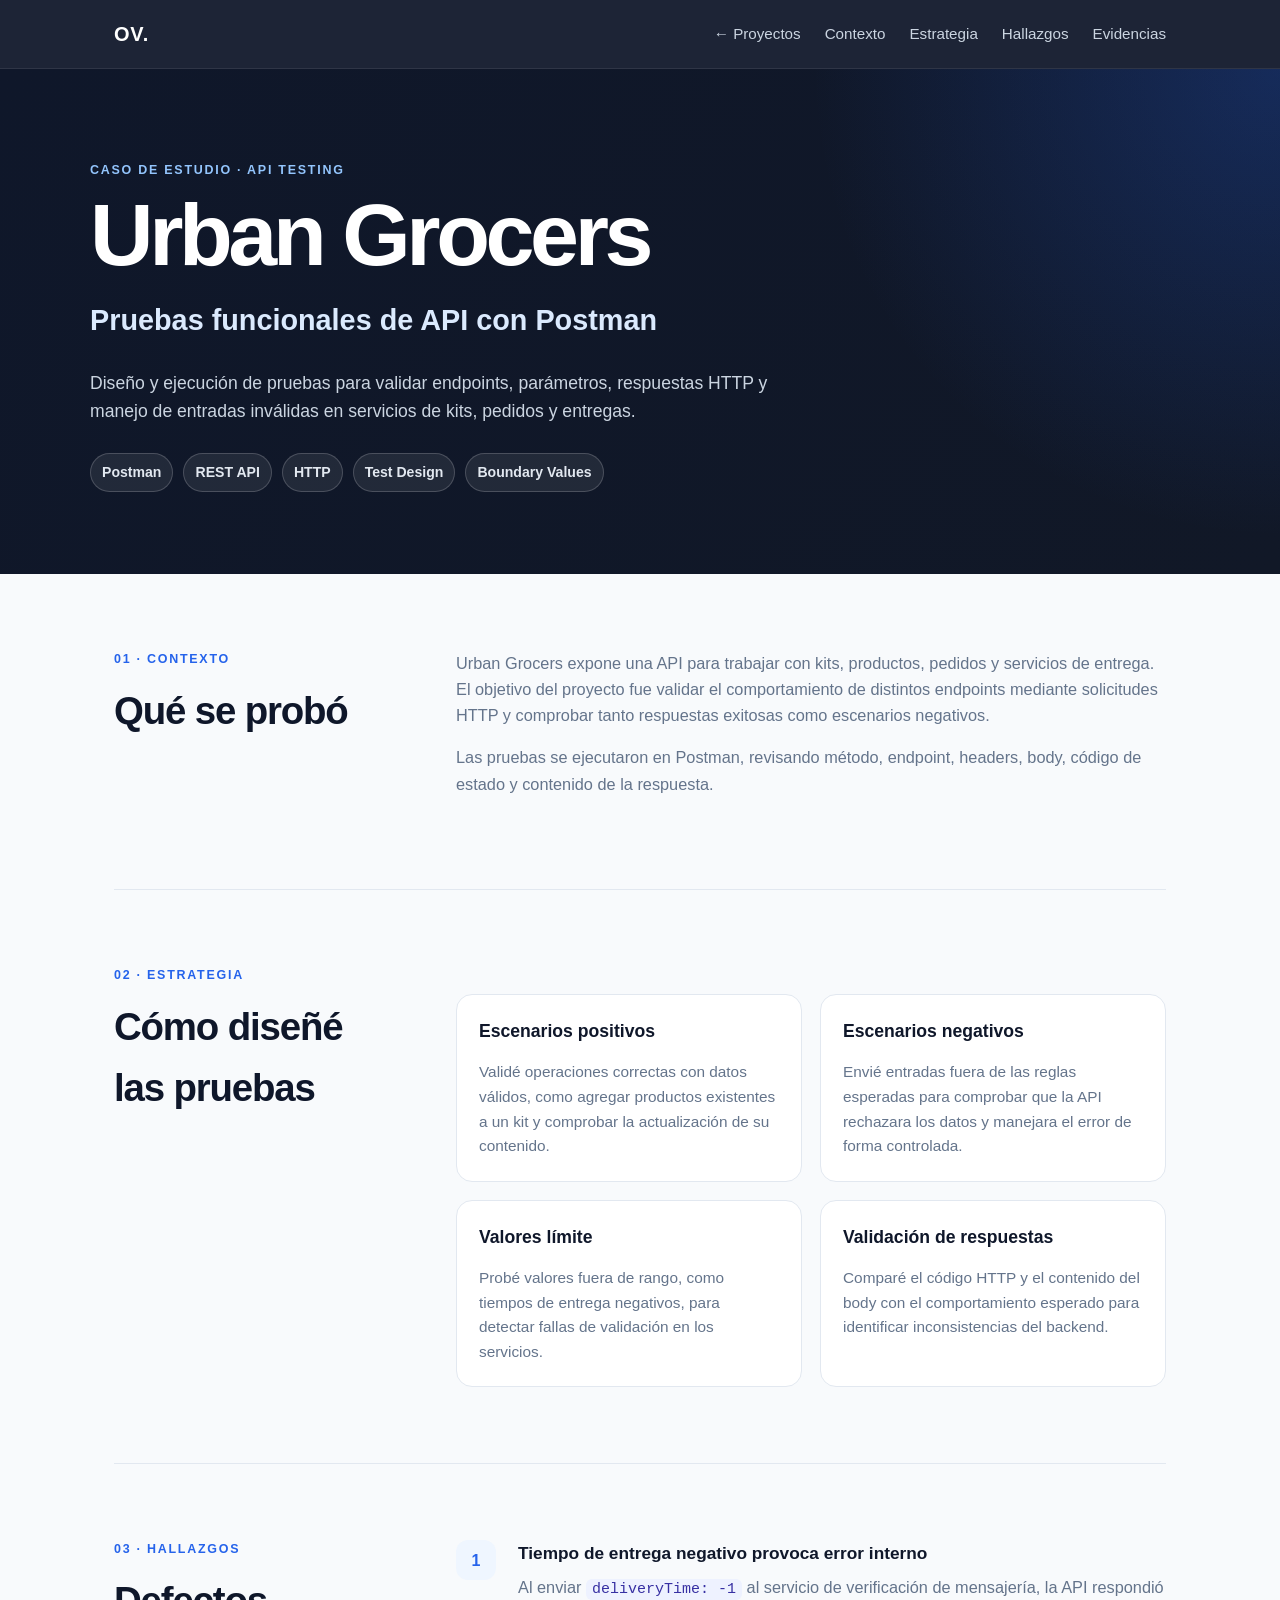
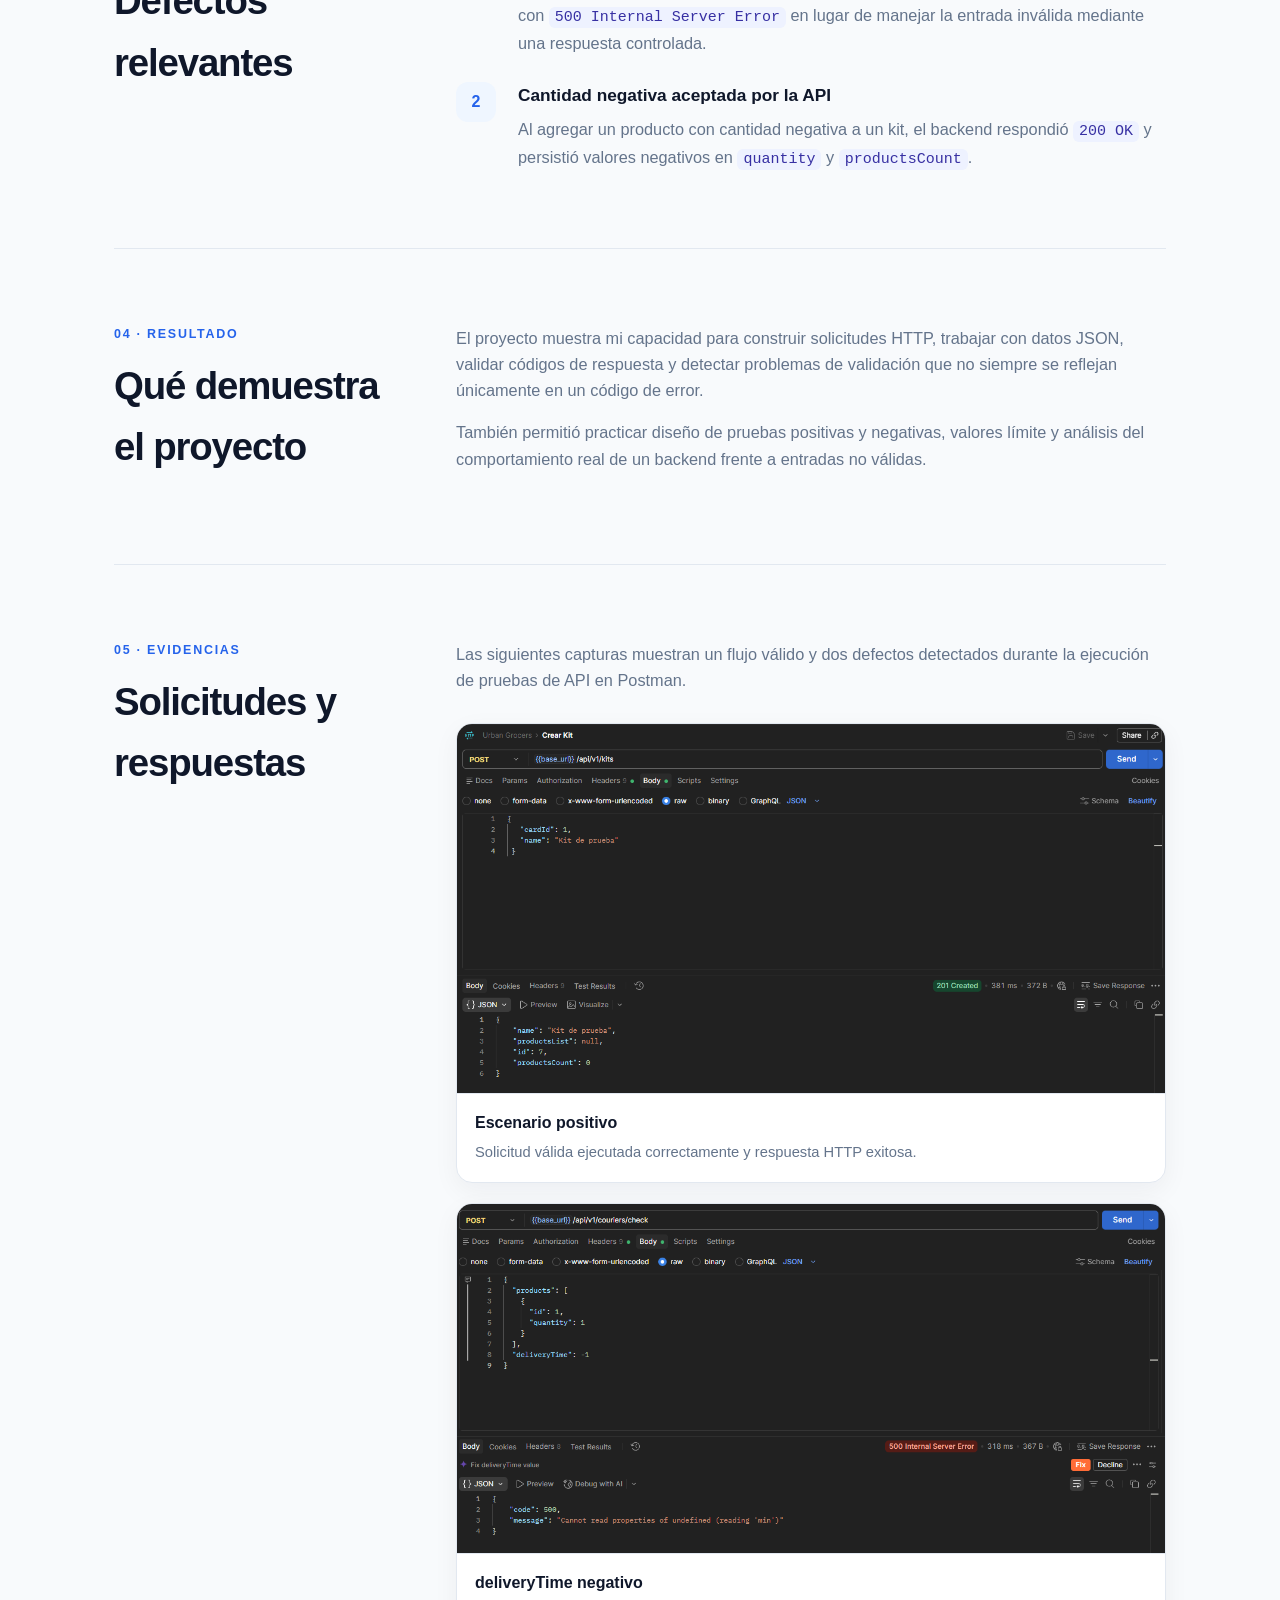
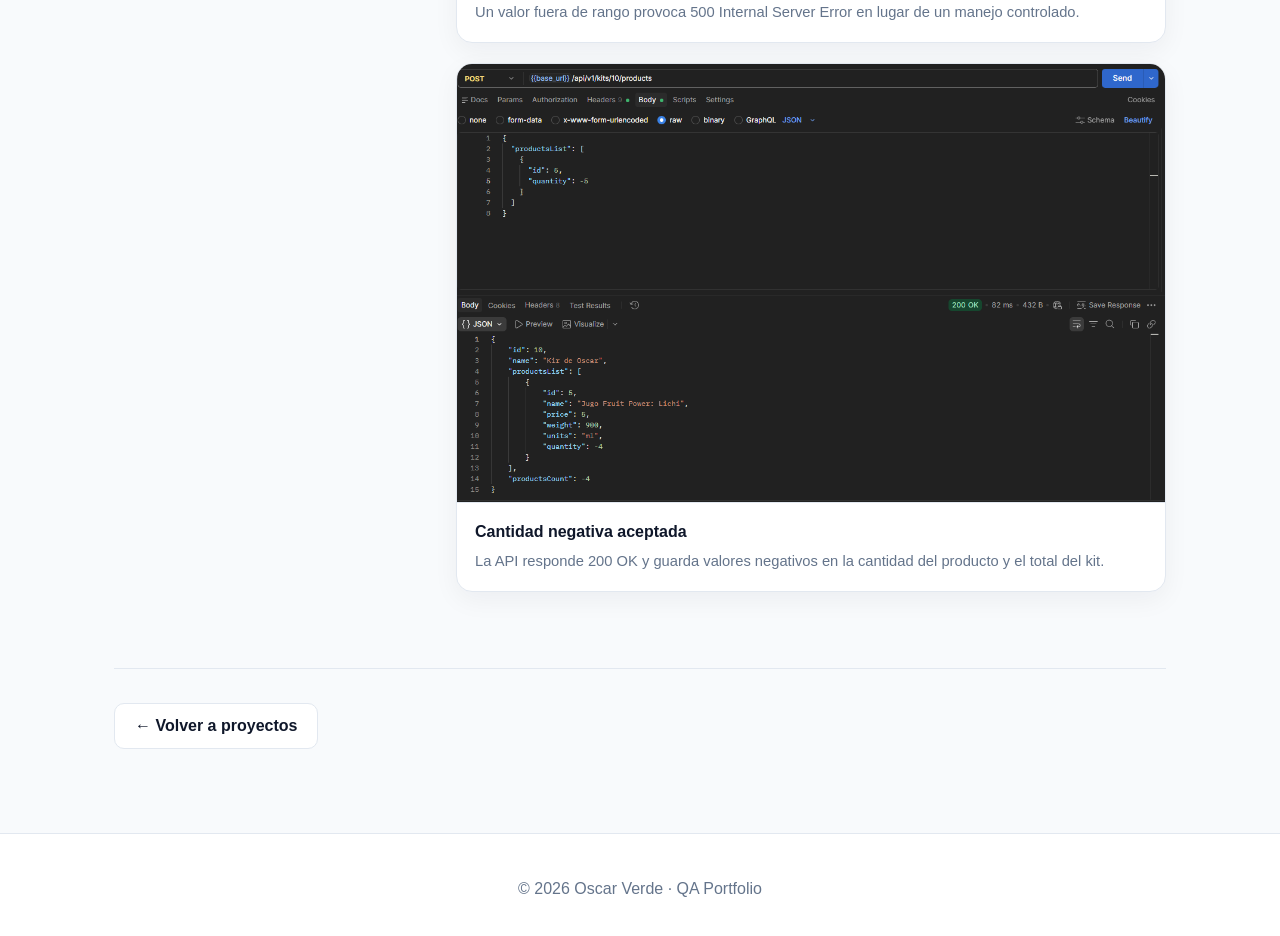
==== projects/urban-grocers.html @ 6692e235 "Add Urban Grocers API testing case study" ====
<!DOCTYPE html>
<html lang="es">
<head>
    <meta charset="UTF-8">
    <meta name="viewport" content="width=device-width, initial-scale=1.0">
    <meta name="description" content="Caso de estudio de pruebas de API en Urban Grocers con Postman, escenarios positivos y negativos, clases de equivalencia y valores límite.">
    <title>Urban Grocers | Oscar Verde QA Portfolio</title>
    <link rel="stylesheet" href="../style.css">
</head>

<body>
    <nav class="navbar">
        <div class="nav-container">
            <a class="brand" href="../index.html">OV.</a>
            <div class="nav-links">
                <a href="../index.html#proyectos">← Proyectos</a>
                <a href="#contexto">Contexto</a>
                <a href="#estrategia">Estrategia</a>
                <a href="#hallazgos">Hallazgos</a>
                <a href="#evidencias">Evidencias</a>
            </div>
        </div>
    </nav>

    <header class="project-hero">
        <div class="project-hero-content">
            <p class="eyebrow">CASO DE ESTUDIO · API TESTING</p>
            <h1>Urban Grocers</h1>
            <p class="project-subtitle">Pruebas funcionales de API con Postman</p>
            <p class="hero-description">
                Diseño y ejecución de pruebas para validar endpoints, parámetros, respuestas HTTP
                y manejo de entradas inválidas en servicios de kits, pedidos y entregas.
            </p>

            <div class="tags project-hero-tags">
                <span>Postman</span>
                <span>REST API</span>
                <span>HTTP</span>
                <span>Test Design</span>
                <span>Boundary Values</span>
            </div>
        </div>
    </header>

    <main class="case-study">
        <section class="case-section" id="contexto">
            <div class="case-heading">
                <p class="section-label">01 · CONTEXTO</p>
                <h2>Qué se probó</h2>
            </div>
            <div class="case-content">
                <p>
                    Urban Grocers expone una API para trabajar con kits, productos, pedidos y servicios
                    de entrega. El objetivo del proyecto fue validar el comportamiento de distintos
                    endpoints mediante solicitudes HTTP y comprobar tanto respuestas exitosas como
                    escenarios negativos.
                </p>
                <p>
                    Las pruebas se ejecutaron en Postman, revisando método, endpoint, headers, body,
                    código de estado y contenido de la respuesta.
                </p>
            </div>
        </section>

        <section class="case-section" id="estrategia">
            <div class="case-heading">
                <p class="section-label">02 · ESTRATEGIA</p>
                <h2>Cómo diseñé las pruebas</h2>
            </div>
            <div class="case-content">
                <div class="responsibility-grid">
                    <div class="info-card">
                        <h3>Escenarios positivos</h3>
                        <p>
                            Validé operaciones correctas con datos válidos, como agregar productos
                            existentes a un kit y comprobar la actualización de su contenido.
                        </p>
                    </div>
                    <div class="info-card">
                        <h3>Escenarios negativos</h3>
                        <p>
                            Envié entradas fuera de las reglas esperadas para comprobar que la API
                            rechazara los datos y manejara el error de forma controlada.
                        </p>
                    </div>
                    <div class="info-card">
                        <h3>Valores límite</h3>
                        <p>
                            Probé valores fuera de rango, como tiempos de entrega negativos, para
                            detectar fallas de validación en los servicios.
                        </p>
                    </div>
                    <div class="info-card">
                        <h3>Validación de respuestas</h3>
                        <p>
                            Comparé el código HTTP y el contenido del body con el comportamiento esperado
                            para identificar inconsistencias del backend.
                        </p>
                    </div>
                </div>
            </div>
        </section>

        <section class="case-section" id="hallazgos">
            <div class="case-heading">
                <p class="section-label">03 · HALLAZGOS</p>
                <h2>Defectos relevantes</h2>
            </div>
            <div class="case-content">
                <div class="timeline">
                    <div class="timeline-item">
                        <span>1</span>
                        <div>
                            <h3>Tiempo de entrega negativo provoca error interno</h3>
                            <p>
                                Al enviar <code>deliveryTime: -1</code> al servicio de verificación de
                                mensajería, la API respondió con <code>500 Internal Server Error</code>
                                en lugar de manejar la entrada inválida mediante una respuesta controlada.
                            </p>
                        </div>
                    </div>
                    <div class="timeline-item">
                        <span>2</span>
                        <div>
                            <h3>Cantidad negativa aceptada por la API</h3>
                            <p>
                                Al agregar un producto con cantidad negativa a un kit, el backend respondió
                                <code>200 OK</code> y persistió valores negativos en <code>quantity</code>
                                y <code>productsCount</code>.
                            </p>
                        </div>
                    </div>
                </div>
            </div>
        </section>

        <section class="case-section" id="resultado">
            <div class="case-heading">
                <p class="section-label">04 · RESULTADO</p>
                <h2>Qué demuestra el proyecto</h2>
            </div>
            <div class="case-content">
                <p>
                    El proyecto muestra mi capacidad para construir solicitudes HTTP, trabajar con datos
                    JSON, validar códigos de respuesta y detectar problemas de validación que no siempre
                    se reflejan únicamente en un código de error.
                </p>
                <p>
                    También permitió practicar diseño de pruebas positivas y negativas, valores límite
                    y análisis del comportamiento real de un backend frente a entradas no válidas.
                </p>
            </div>
        </section>

        <section class="case-section" id="evidencias">
            <div class="case-heading">
                <p class="section-label">05 · EVIDENCIAS</p>
                <h2>Solicitudes y respuestas</h2>
            </div>
            <div class="case-content">
                <p>
                    Las siguientes capturas muestran un flujo válido y dos defectos detectados durante
                    la ejecución de pruebas de API en Postman.
                </p>

                <div class="evidence-gallery">
                    <figure class="evidence-item evidence-item-wide">
                        <a href="../evidences/urban-grocers/urban-grocers-positive-request.png" target="_blank" rel="noopener noreferrer">
                            <img src="../evidences/urban-grocers/urban-grocers-positive-request.png" alt="Solicitud positiva en Urban Grocers con respuesta exitosa">
                        </a>
                        <figcaption>
                            <strong>Escenario positivo</strong>
                            <span>Solicitud válida ejecutada correctamente y respuesta HTTP exitosa.</span>
                        </figcaption>
                    </figure>

                    <figure class="evidence-item evidence-item-wide">
                        <a href="../evidences/urban-grocers/urban-grocers-negative-delivery-time-500.png" target="_blank" rel="noopener noreferrer">
                            <img src="../evidences/urban-grocers/urban-grocers-negative-delivery-time-500.png" alt="Delivery time negativo provoca error 500 en Urban Grocers">
                        </a>
                        <figcaption>
                            <strong>deliveryTime negativo</strong>
                            <span>Un valor fuera de rango provoca 500 Internal Server Error en lugar de un manejo controlado.</span>
                        </figcaption>
                    </figure>

                    <figure class="evidence-item evidence-item-wide">
                        <a href="../evidences/urban-grocers/urban-grocers-negative-quantity-accepted.png" target="_blank" rel="noopener noreferrer">
                            <img src="../evidences/urban-grocers/urban-grocers-negative-quantity-accepted.png" alt="Cantidad negativa aceptada con 200 OK en Urban Grocers">
                        </a>
                        <figcaption>
                            <strong>Cantidad negativa aceptada</strong>
                            <span>La API responde 200 OK y guarda valores negativos en la cantidad del producto y el total del kit.</span>
                        </figcaption>
                    </figure>
                </div>
            </div>
        </section>

        <section class="case-navigation">
            <a class="button outline" href="../index.html#proyectos">← Volver a proyectos</a>
        </section>
    </main>

    <footer>
        <p>© 2026 Oscar Verde · QA Portfolio</p>
    </footer>
</body>
</html>
---- style.css ----
:root {
    --bg: #0f172a;
    --bg-soft: #111827;
    --surface: #ffffff;
    --surface-soft: #f8fafc;
    --text: #0f172a;
    --muted: #64748b;
    --line: #e2e8f0;
    --accent: #2563eb;
    --accent-dark: #1d4ed8;
    --white: #ffffff;
}

* {
    box-sizing: border-box;
}

html {
    scroll-behavior: smooth;
}

body {
    margin: 0;
    font-family: Inter, Arial, Helvetica, sans-serif;
    background: var(--surface-soft);
    color: var(--text);
    line-height: 1.6;
}

a {
    color: inherit;
    text-decoration: none;
}

.navbar {
    position: sticky;
    top: 0;
    z-index: 20;
    background: rgba(15, 23, 42, 0.94);
    backdrop-filter: blur(10px);
    border-bottom: 1px solid rgba(255, 255, 255, 0.08);
}

.nav-container {
    max-width: 1100px;
    margin: 0 auto;
    padding: 0 24px;
    min-height: 68px;
    display: flex;
    align-items: center;
    justify-content: space-between;
    gap: 24px;
}

.brand {
    color: var(--white);
    font-weight: 800;
    font-size: 1.25rem;
    letter-spacing: 0.04em;
}

.nav-links {
    display: flex;
    gap: 24px;
    flex-wrap: wrap;
}

.nav-links a {
    color: #cbd5e1;
    font-size: 0.95rem;
    transition: color 0.2s ease;
}

.nav-links a:hover {
    color: var(--white);
}

.hero {
    background:
        radial-gradient(circle at top right, rgba(37, 99, 235, 0.24), transparent 34%),
        linear-gradient(135deg, #0f172a 0%, #111827 100%);
    color: var(--white);
    padding: 110px 24px 100px;
}

.hero-content {
    max-width: 1100px;
    margin: 0 auto;
}

.eyebrow,
.section-label,
.project-type {
    margin: 0 0 10px;
    font-size: 0.78rem;
    font-weight: 800;
    letter-spacing: 0.14em;
    text-transform: uppercase;
}

.eyebrow {
    color: #93c5fd;
}

.hero h1 {
    margin: 0;
    font-size: clamp(3rem, 7vw, 5.8rem);
    line-height: 0.98;
    letter-spacing: -0.05em;
}

.hero h2 {
    margin: 22px 0 0;
    color: #e2e8f0;
    font-size: clamp(1.3rem, 3vw, 2rem);
    font-weight: 500;
}

.hero h2 span {
    color: #60a5fa;
}

.hero-description {
    max-width: 720px;
    margin: 26px 0 0;
    color: #cbd5e1;
    font-size: 1.1rem;
}

.hero-actions,
.contact-links {
    display: flex;
    flex-wrap: wrap;
    gap: 14px;
    margin-top: 32px;
}

.button {
    display: inline-flex;
    align-items: center;
    justify-content: center;
    min-height: 46px;
    padding: 0 20px;
    border-radius: 10px;
    font-weight: 700;
    transition: transform 0.2s ease, background 0.2s ease, border-color 0.2s ease;
}

.button:hover {
    transform: translateY(-2px);
}

.button.primary {
    background: var(--accent);
    color: var(--white);
}

.button.primary:hover {
    background: var(--accent-dark);
}

.button.secondary {
    border: 1px solid rgba(255, 255, 255, 0.28);
    color: var(--white);
    background: rgba(255, 255, 255, 0.05);
}

.button.outline {
    border: 1px solid var(--line);
    background: var(--surface);
    color: var(--text);
}

main {
    display: block;
}

.section {
    max-width: 1100px;
    margin: 0 auto;
    padding: 84px 24px 0;
}

.section-label {
    color: var(--accent);
}

.section h2 {
    margin: 0;
    font-size: clamp(2rem, 4vw, 3rem);
    letter-spacing: -0.03em;
}

.section-intro {
    max-width: 760px;
    color: var(--muted);
    font-size: 1.05rem;
    margin-top: 18px;
}

.projects-grid {
    display: grid;
    gap: 22px;
    margin-top: 34px;
}

.project-card {
    display: grid;
    grid-template-columns: 72px 1fr;
    gap: 22px;
    background: var(--surface);
    border: 1px solid var(--line);
    border-radius: 18px;
    padding: 28px;
    box-shadow: 0 8px 30px rgba(15, 23, 42, 0.05);
}

.project-number {
    width: 54px;
    height: 54px;
    border-radius: 14px;
    display: grid;
    place-items: center;
    background: #eff6ff;
    color: var(--accent);
    font-weight: 800;
}

.project-type {
    color: var(--accent);
}

.project-card h3 {
    margin: 2px 0 8px;
    font-size: 1.45rem;
}

.project-card p {
    margin-top: 0;
    color: var(--muted);
}

.tags,
.skills {
    display: flex;
    flex-wrap: wrap;
    gap: 10px;
}

.tags span,
.skills span {
    border: 1px solid var(--line);
    background: var(--surface-soft);
    border-radius: 999px;
    padding: 7px 11px;
    font-size: 0.88rem;
    font-weight: 600;
}

.skills {
    margin-top: 28px;
}

.skills span {
    background: var(--surface);
    padding: 10px 14px;
}

.contact {
    padding-bottom: 84px;
}

.contact > p:not(.section-label) {
    color: var(--muted);
    max-width: 680px;
}

footer {
    border-top: 1px solid var(--line);
    background: var(--surface);
    text-align: center;
    color: var(--muted);
    padding: 26px 20px;
}

@media (max-width: 760px) {
    .nav-container {
        align-items: flex-start;
        flex-direction: column;
        padding-top: 16px;
        padding-bottom: 16px;
    }

    .nav-links {
        gap: 14px 18px;
    }

    .hero {
        padding-top: 82px;
        padding-bottom: 76px;
    }

    .project-card {
        grid-template-columns: 1fr;
    }

    .project-number {
        width: 46px;
        height: 46px;
    }
}


.project-link {
    display: inline-flex;
    align-items: center;
    margin-top: 18px;
    color: var(--accent);
    font-weight: 800;
}

.project-link:hover {
    color: var(--accent-dark);
}

.project-hero {
    background:
        radial-gradient(circle at top right, rgba(37, 99, 235, 0.26), transparent 34%),
        linear-gradient(135deg, #0f172a 0%, #111827 100%);
    color: var(--white);
    padding: 92px 24px 82px;
}

.project-hero-content {
    max-width: 1100px;
    margin: 0 auto;
}

.project-hero h1 {
    margin: 0;
    font-size: clamp(3rem, 7vw, 5.5rem);
    line-height: 1;
    letter-spacing: -0.05em;
}

.project-subtitle {
    margin: 18px 0 0;
    color: #dbeafe;
    font-size: clamp(1.2rem, 2.8vw, 1.8rem);
    font-weight: 700;
}

.project-hero-tags {
    margin-top: 28px;
}

.project-hero-tags span {
    border-color: rgba(255, 255, 255, 0.18);
    background: rgba(255, 255, 255, 0.08);
    color: #e2e8f0;
}

.case-study {
    max-width: 1100px;
    margin: 0 auto;
    padding: 0 24px 84px;
}

.case-section {
    display: grid;
    grid-template-columns: minmax(220px, 0.8fr) minmax(0, 2fr);
    gap: 58px;
    padding: 76px 0;
    border-bottom: 1px solid var(--line);
}

.case-heading h2 {
    margin: 0;
    font-size: clamp(1.8rem, 3vw, 2.5rem);
    letter-spacing: -0.03em;
}

.case-content > p:first-child {
    margin-top: 0;
}

.case-content p {
    color: var(--muted);
    font-size: 1.02rem;
}

.responsibility-grid,
.findings-grid,
.evidence-grid {
    display: grid;
    grid-template-columns: repeat(2, minmax(0, 1fr));
    gap: 18px;
    margin-top: 28px;
}

.info-card,
.finding-card,
.evidence-card {
    background: var(--surface);
    border: 1px solid var(--line);
    border-radius: 16px;
    padding: 22px;
}

.info-card h3,
.finding-card h3,
.evidence-card h3 {
    margin: 0 0 8px;
    font-size: 1.1rem;
}

.info-card p,
.finding-card p,
.evidence-card p {
    margin-bottom: 0;
    font-size: 0.96rem;
}

.timeline {
    display: grid;
    gap: 26px;
}

.timeline-item {
    display: grid;
    grid-template-columns: 44px 1fr;
    gap: 18px;
}

.timeline-item > span {
    width: 40px;
    height: 40px;
    border-radius: 12px;
    display: grid;
    place-items: center;
    background: #eff6ff;
    color: var(--accent);
    font-weight: 800;
}

.timeline-item h3 {
    margin: 0 0 6px;
    font-size: 1.08rem;
}

.timeline-item p {
    margin: 0;
}

.findings-grid {
    grid-template-columns: repeat(3, minmax(0, 1fr));
}

.finding-type {
    margin: 0 0 10px !important;
    color: var(--accent) !important;
    font-size: 0.74rem !important;
    font-weight: 800;
    letter-spacing: 0.1em;
    text-transform: uppercase;
}

.status-badge {
    display: inline-flex;
    margin-top: 16px;
    border-radius: 999px;
    background: #fff7ed;
    color: #9a3412;
    padding: 6px 10px;
    font-size: 0.8rem;
    font-weight: 800;
}

.case-navigation {
    padding-top: 34px;
}

@media (max-width: 860px) {
    .case-section {
        grid-template-columns: 1fr;
        gap: 24px;
        padding: 58px 0;
    }

    .findings-grid {
        grid-template-columns: 1fr;
    }
}

@media (max-width: 640px) {
    .responsibility-grid,
    .evidence-grid {
        grid-template-columns: 1fr;
    }

    .project-hero {
        padding-top: 70px;
        padding-bottom: 62px;
    }
}


.evidence-gallery {
    display: grid;
    grid-template-columns: repeat(2, minmax(0, 1fr));
    gap: 20px;
    margin-top: 30px;
}

.evidence-item {
    margin: 0;
    overflow: hidden;
    background: var(--surface);
    border: 1px solid var(--line);
    border-radius: 16px;
    box-shadow: 0 8px 26px rgba(15, 23, 42, 0.05);
}

.evidence-item-wide {
    grid-column: 1 / -1;
}

.evidence-item a {
    display: block;
    background: #f1f5f9;
    border-bottom: 1px solid var(--line);
}

.evidence-item img {
    width: 100%;
    height: 280px;
    display: block;
    object-fit: contain;
    background: #f8fafc;
    transition: transform 0.2s ease;
}

.evidence-item-wide img {
    height: 420px;
}

.evidence-item a:hover img {
    transform: scale(1.01);
}

.evidence-item figcaption {
    display: grid;
    gap: 5px;
    padding: 16px 18px 18px;
}

.evidence-item figcaption strong {
    color: var(--text);
}

.evidence-item figcaption span {
    color: var(--muted);
    font-size: 0.92rem;
}

.case-content code {
    border-radius: 6px;
    background: #eef2ff;
    color: #3730a3;
    padding: 2px 6px;
    font-size: 0.92em;
}

@media (max-width: 700px) {
    .evidence-gallery {
        grid-template-columns: 1fr;
    }

    .evidence-item-wide {
        grid-column: auto;
    }

    .evidence-item img,
    .evidence-item-wide img {
        height: 240px;
    }
}


/* Evidence images: fit fully inside the card without horizontal scrolling */
.evidence-item,
.evidence-item a {
    max-width: 100%;
}

.evidence-item a {
    overflow: hidden;
}

.evidence-item img,
.evidence-item-wide img {
    width: 100%;
    max-width: 100%;
    height: auto;
    max-height: 560px;
    object-fit: contain;
    object-position: center;
}

.evidence-item-wide img {
    max-height: 650px;
}

.case-content,
.evidence-gallery {
    min-width: 0;
    max-width: 100%;
}

@media (max-width: 700px) {
    .evidence-item img,
    .evidence-item-wide img {
        width: 100%;
        height: auto;
        max-height: none;
    }
}
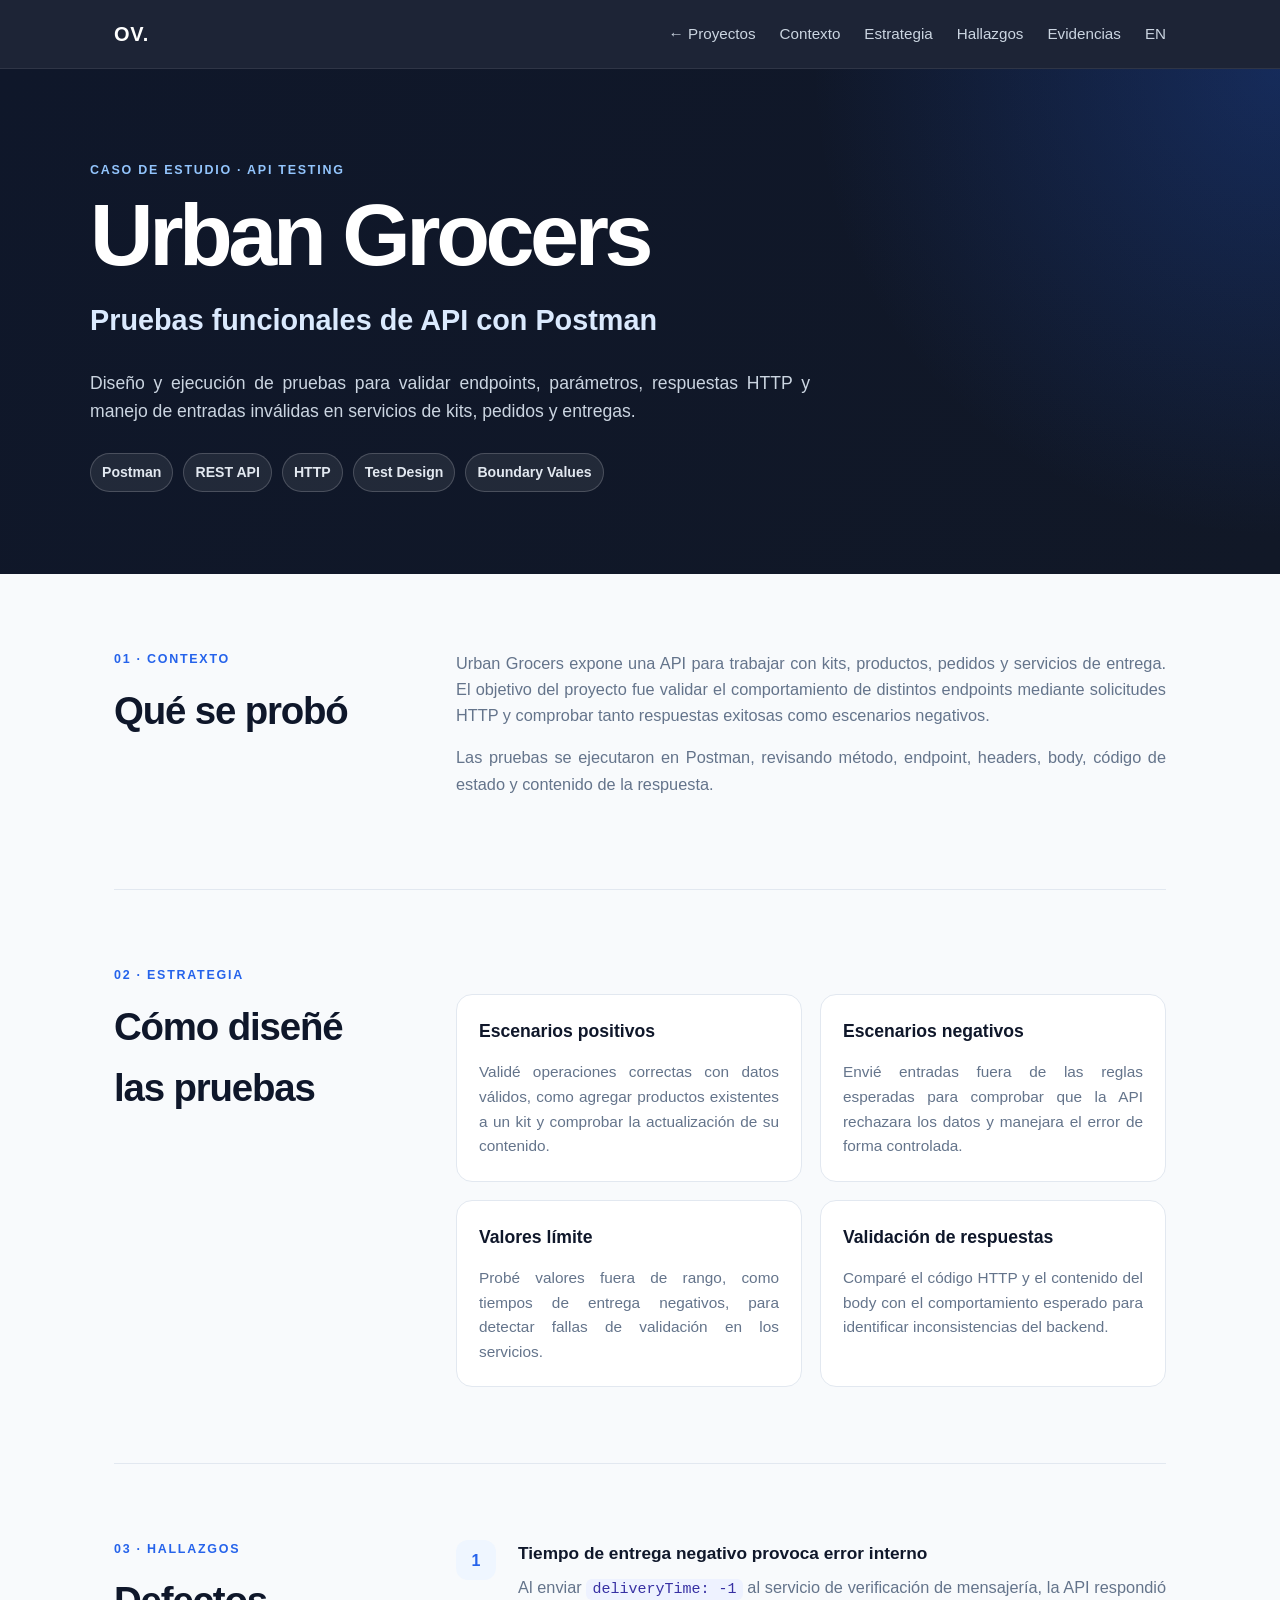
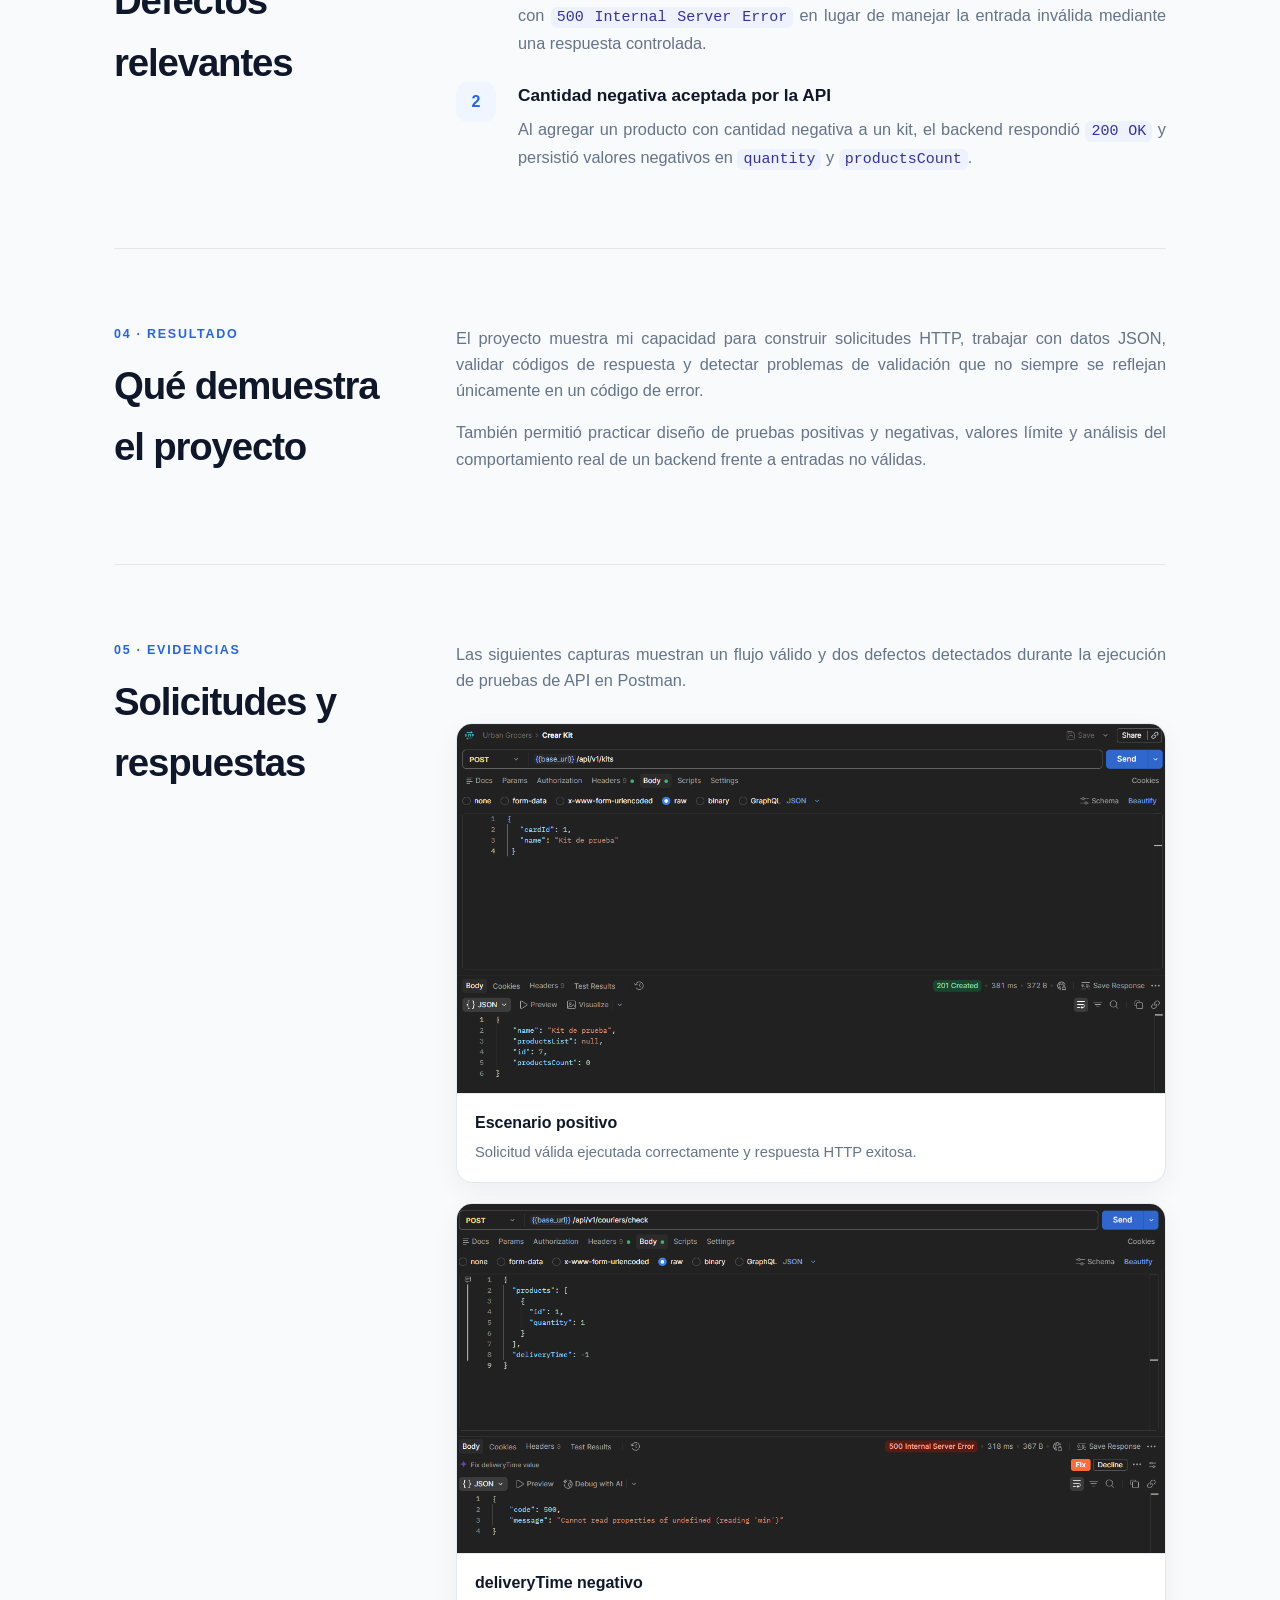
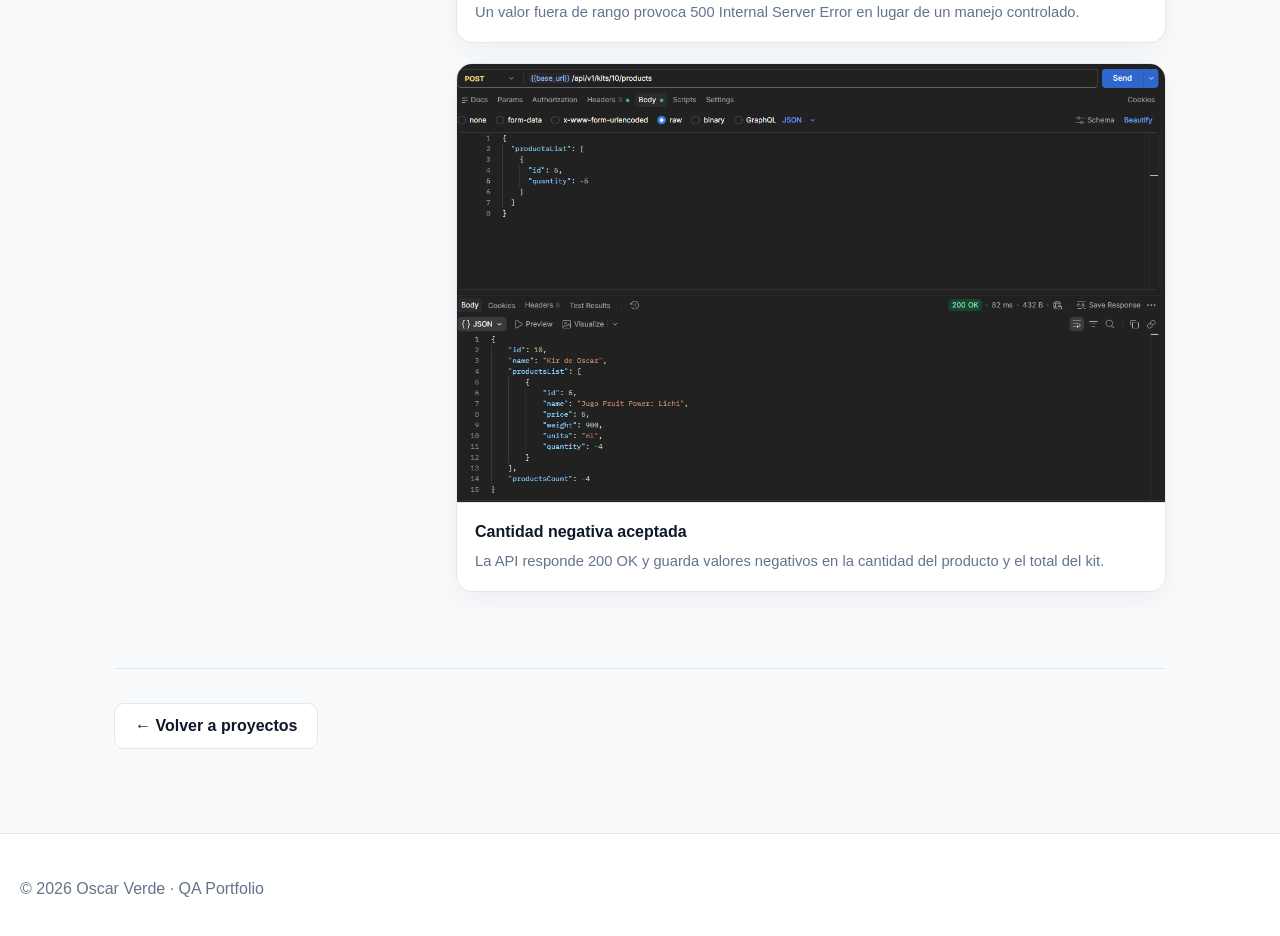
==== commit 1c6cac4f: "Add complete English portfolio and project case studies with language navigation" ====
--- a/projects/urban-grocers.html
+++ b/projects/urban-grocers.html
@@ -6,6 +6,8 @@
     <meta name="description" content="Caso de estudio de pruebas de API en Urban Grocers con Postman, escenarios positivos y negativos, clases de equivalencia y valores límite.">
     <title>Urban Grocers | Oscar Verde QA Portfolio</title>
     <link rel="stylesheet" href="../style.css">
+    <link rel="alternate" hreflang="es" href="https://osve117.github.io/QA-Portfolio/projects/urban-grocers.html">
+    <link rel="alternate" hreflang="en" href="https://osve117.github.io/QA-Portfolio/en/projects/urban-grocers.html">
 </head>
 
 <body>
@@ -18,6 +20,7 @@
                 <a href="#estrategia">Estrategia</a>
                 <a href="#hallazgos">Hallazgos</a>
                 <a href="#evidencias">Evidencias</a>
+                <a class="language-link" href="../en/projects/urban-grocers.html" lang="en" hreflang="en" aria-label="View this page in English">EN</a>
             </div>
         </div>
     </nav>
--- a/style.css
+++ b/style.css
@@ -625,3 +625,41 @@
         max-height: none;
     }
 }
+
+
+/* Text alignment: justify descriptive paragraphs across the portfolio */
+.hero-description,
+.section-intro,
+.project-card p:not(.project-type),
+.contact > p:not(.section-label),
+.project-hero .hero-description,
+.case-content p,
+.info-card p,
+.finding-card p,
+.evidence-card p,
+.timeline-item p,
+.evidence-item figcaption span {
+    text-align: justify;
+    text-justify: inter-word;
+}
+
+
+/* Ensure long-form portfolio copy is justified consistently */
+.case-study p:not(.section-label):not(.finding-type),
+.section p:not(.section-label):not(.project-type),
+.project-card p:not(.project-type),
+.project-hero .hero-description,
+.hero .hero-description,
+.evidence-item figcaption span {
+    text-align: justify !important;
+    text-justify: inter-word;
+    hyphens: auto;
+}
+
+
+/* Global paragraph alignment */
+p {
+    text-align: justify !important;
+    text-justify: inter-word;
+    hyphens: auto;
+}
